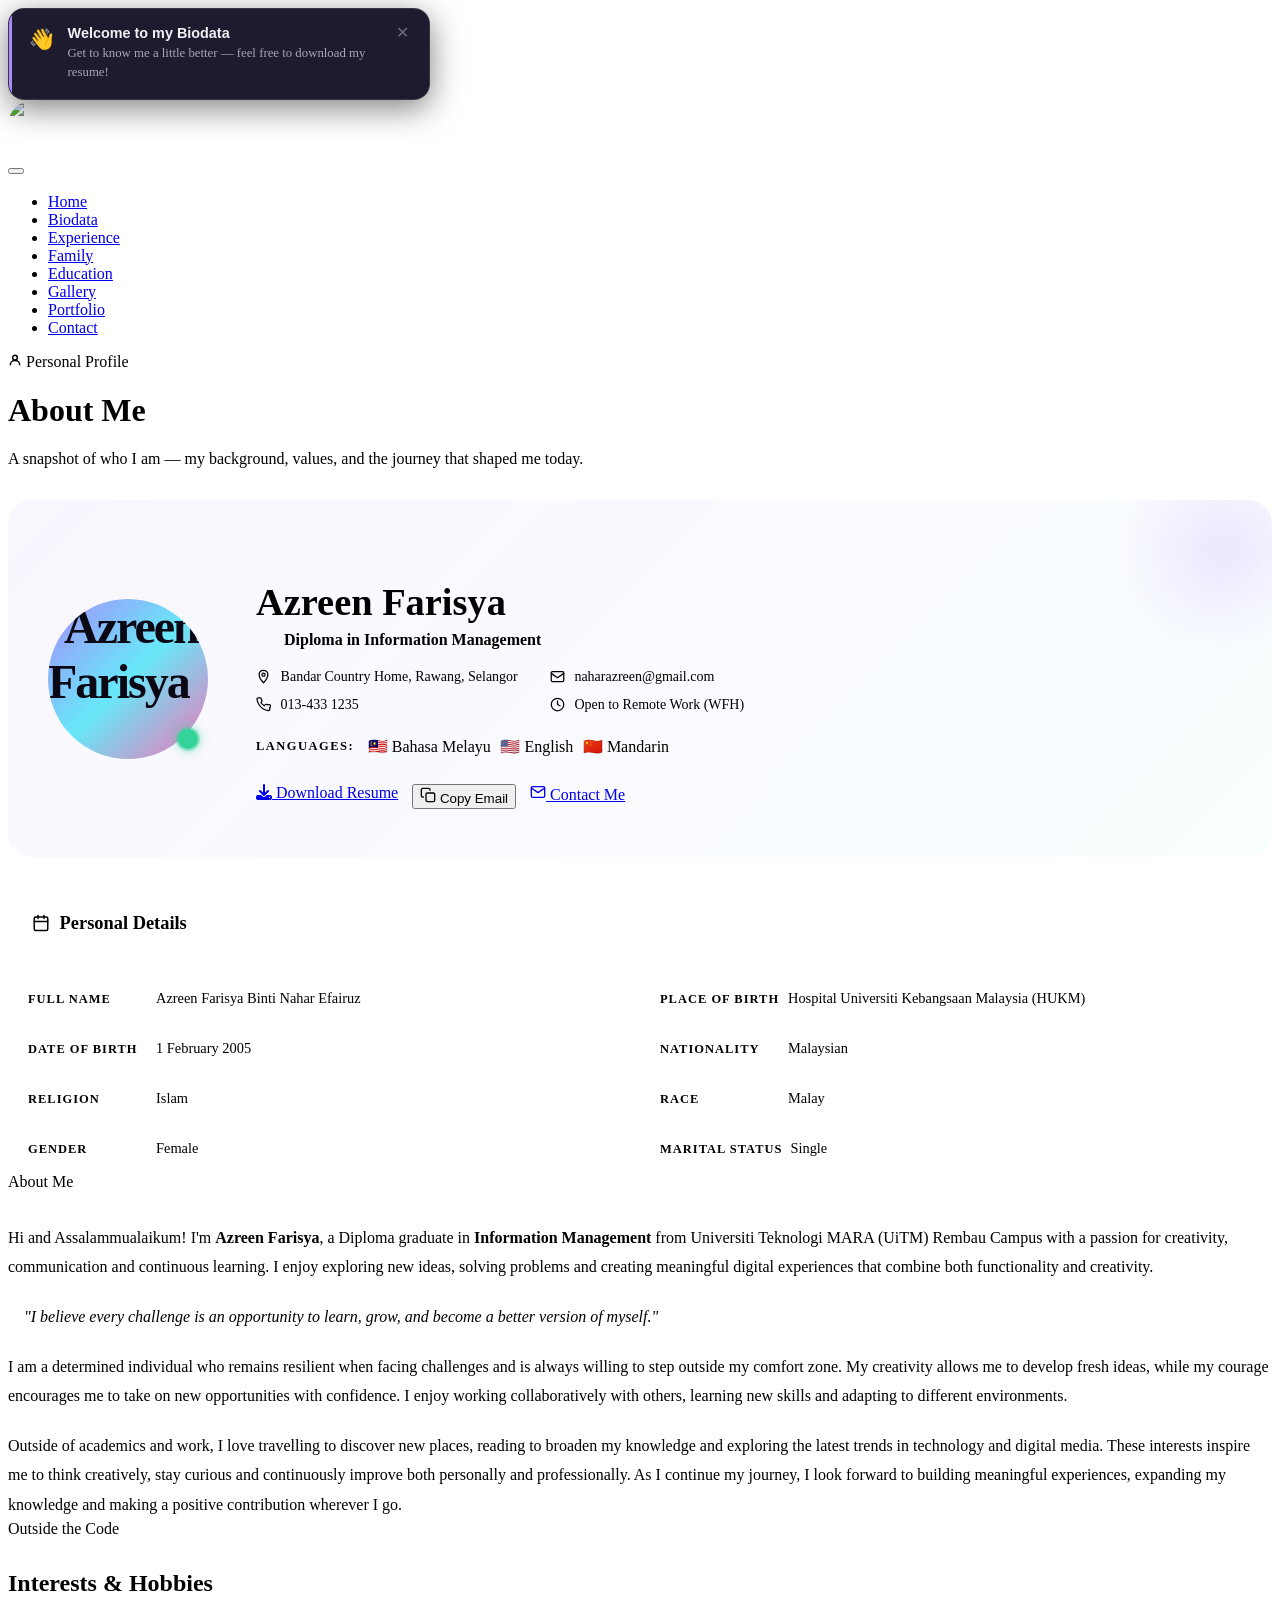
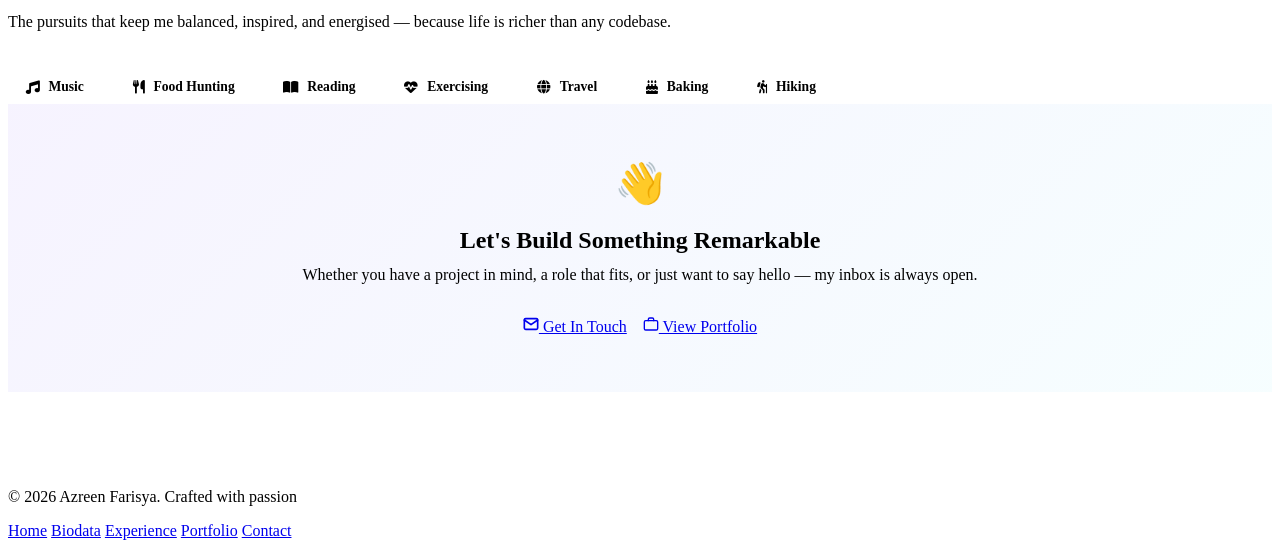
==== biodata.html @ cc0ddc12 "Add files via upload" ====
<!DOCTYPE html>
<html lang="en">
<head>
  <meta charset="UTF-8" />
  <meta name="viewport" content="width=device-width, initial-scale=1.0" />
  <title>Biodata — Alex Morgan</title>
  <link rel="stylesheet" href="styles/main.css?v=2025" />
  <link rel="stylesheet" href="https://cdnjs.cloudflare.com/ajax/libs/font-awesome/6.5.0/css/all.min.css">

  <!-- Page-specific styles -->
  <style>
    /* ── Profile Hero Card ── */
    .profile-hero-card {
      background: var(--bg-card);
      border: 1px solid var(--glass-border);
      border-radius: 24px;
      padding: 3rem 2.5rem;
      display: flex;
      gap: 3rem;
      align-items: center;
      backdrop-filter: blur(16px);
      position: relative;
      overflow: hidden;
      margin-bottom: 2rem;
    }
    .profile-hero-card::before {
      content: '';
      position: absolute;
      inset: 0;
      background: linear-gradient(135deg, rgba(167,139,250,0.07) 0%, rgba(103,232,249,0.04) 100%);
      pointer-events: none;
    }
    .profile-hero-card::after {
      content: '';
      position: absolute;
      top: -60px; right: -60px;
      width: 220px; height: 220px;
      border-radius: 50%;
      background: radial-gradient(circle, rgba(167,139,250,0.18) 0%, transparent 70%);
      pointer-events: none;
    }

    /* ── Avatar ── */
    .profile-avatar-wrap {
      position: relative;
      flex-shrink: 0;
      z-index: 1;
    }
    .profile-avatar-ring {
      position: relative;
      display: inline-block;
      border-radius: 50%;
    }
    .profile-avatar-ring::before {
      content: '';
      position: absolute;
      inset: -4px;
      border-radius: 50%;
      background: var(--grad-main);
      z-index: -1;
      animation: spin 8s linear infinite;
    }
    .profile-avatar-ring::after {
      content: '';
      position: absolute;
      inset: -12px;
      border-radius: 50%;
      background: var(--grad-main);
      opacity: 0.15;
      z-index: -2;
      filter: blur(12px);
    }
    .profile-avatar-circle {
      width: 160px;
      height: 160px;
      border-radius: 50%;
      background: linear-gradient(135deg, #a78bfa 0%, #67e8f9 50%, #f472b6 100%);
      display: flex;
      align-items: center;
      justify-content: center;
      font-family: var(--font-heading);
      font-size: 3rem;
      font-weight: 900;
      color: #0a0814;
      border: 4px solid var(--bg-primary);
      letter-spacing: -2px;
      user-select: none;
      overflow: hidden;
    }
    .profile-avatar-circle img {
    width: 100%;
    height: 100%;
    object-fit: cover;   /* crops the image cleanly without distortion */
    display: block;
}

    /* Status dot */
    .profile-avatar-status {
      position: absolute;
      bottom: 10px;
      right: 10px;
      width: 20px;
      height: 20px;
      background: #34d399;
      border-radius: 50%;
      border: 3px solid var(--bg-primary);
      box-shadow: 0 0 12px rgba(52,211,153,0.8);
    }
    .profile-avatar-status::after {
      content: '';
      position: absolute;
      inset: -2px;
      border-radius: 50%;
      background: rgba(52,211,153,0.4);
      animation: pulse-green 2s ease-in-out infinite;
    }
    @keyframes pulse-green {
      0%, 100% { transform: scale(1); opacity: 0.4; }
      50%       { transform: scale(1.8); opacity: 0; }
    }

    /* ── Profile Info ── */
    .profile-info { flex: 1; z-index: 1; }
    .profile-info h1 {
      font-family: var(--font-heading);
      font-size: clamp(1.8rem, 3vw, 2.4rem);
      font-weight: 800;
      line-height: 1.15;
      margin-bottom: 0.4rem;
    }
    .profile-title {
      font-size: 1rem;
      color: var(--accent-cyan);
      font-weight: 600;
      margin-bottom: 1.25rem;
      display: flex;
      align-items: center;
      gap: 0.5rem;
    }
    .profile-title::before {
      content: '';
      width: 20px;
      height: 2px;
      background: var(--accent-cyan);
      border-radius: 1px;
      display: inline-block;
    }

    .profile-meta-list {
      display: grid;
      grid-template-columns: repeat(2, auto);
      gap: 0.75rem 2rem;
      margin-bottom: 1.5rem;
      width: fit-content;
    }
    .profile-meta-item {
      display: flex;
      align-items: center;
      gap: 0.6rem;
      font-size: 0.875rem;
      color: var(--text-secondary);
    }
    .profile-meta-item svg {
      flex-shrink: 0;
      color: var(--accent-purple);
    }

    .profile-languages {
      display: flex;
      align-items: center;
      gap: 0.6rem;
      flex-wrap: wrap;
      margin-bottom: 1.75rem;
    }
    .profile-languages .lang-label {
      font-size: 0.78rem;
      font-weight: 600;
      color: var(--text-muted);
      text-transform: uppercase;
      letter-spacing: 1.5px;
      margin-right: 0.25rem;
    }

    .profile-actions {
      display: flex;
      gap: 0.875rem;
      flex-wrap: wrap;
    }

    /* ── Personal Details Card ── */
    .details-grid {
      display: grid;
      grid-template-columns: repeat(2, 1fr);
      gap: 0;
    }
    .detail-row {
      display: flex;
      align-items: baseline;
      gap: 0.5rem;
      padding: 1rem 1.25rem;
      border-bottom: 1px solid rgba(255,255,255,0.05);
      transition: background var(--trans-fast);
    }
    .detail-row:hover { background: rgba(255,255,255,0.03); }
    .detail-row:nth-last-child(-n+2) { border-bottom: none; }
    .detail-label {
      font-size: 0.78rem;
      font-weight: 600;
      color: var(--text-muted);
      text-transform: uppercase;
      letter-spacing: 1px;
      min-width: 120px;
      flex-shrink: 0;
    }
    .detail-value {
      font-size: 0.9rem;
      color: var(--text-primary);
      font-weight: 500;
    }
    .detail-value.accent { color: var(--accent-purple); }

    /* ── About Me Prose ── */
    .about-prose p {
      font-size: 1rem;
      color: var(--text-secondary);
      line-height: 1.85;
      margin-bottom: 1.25rem;
    }
    .about-prose p:last-child { margin-bottom: 0; }
    .about-prose p strong { color: var(--accent-purple); font-weight: 600; }
    .about-prose .highlight-line {
      border-left: 3px solid var(--accent-cyan);
      padding-left: 1rem;
      color: var(--text-primary);
      font-style: italic;
    }

    /* ── Interests ── */
    .interests-grid {
      display: flex;
      flex-wrap: wrap;
      gap: 0.85rem;
    }
    .interest-badge {
      display: inline-flex;
      align-items: center;
      gap: 0.55rem;
      padding: 0.55rem 1.1rem;
      border-radius: var(--radius-pill);
      font-size: 0.85rem;
      font-weight: 600;
      background: rgba(255,255,255,0.04);
      border: 1px solid var(--glass-border);
      color: var(--text-secondary);
      transition: all var(--trans);
      cursor: default;
    }
    .interest-badge:hover {
      background: rgba(167,139,250,0.12);
      border-color: rgba(167,139,250,0.4);
      color: var(--accent-purple);
      transform: translateY(-3px);
      box-shadow: 0 8px 20px rgba(167,139,250,0.15);
    }
    .interest-badge svg { flex-shrink: 0; }

    /* ── Section eyebrow ── */
    .section-eyebrow {
      display: flex;
      align-items: center;
      gap: 0.75rem;
      margin-bottom: 2rem;
    }
    .section-eyebrow .line {
      flex: 1;
      height: 1px;
      background: var(--glass-border);
    }

    /* ── Card heading ── */
    .card-heading {
      font-family: var(--font-heading);
      font-size: 1.15rem;
      font-weight: 700;
      margin-bottom: 1.5rem;
      display: flex;
      align-items: center;
      gap: 0.6rem;
    }
    .card-heading svg { color: var(--accent-purple); }

    /* ── Responsive ── */
    @media (max-width: 860px) {
      .profile-hero-card { flex-direction: column; text-align: center; gap: 2rem; padding: 2rem 1.5rem; }
      .profile-meta-list { grid-template-columns: 1fr; margin: 0 auto 1.5rem; }
      .profile-languages { justify-content: center; }
      .profile-actions { justify-content: center; }
      .profile-title { justify-content: center; }
      .skills-columns { grid-template-columns: 1fr; gap: 0; }
      .details-grid { grid-template-columns: 1fr; }
      .detail-row:nth-last-child(-n+2) { border-bottom: 1px solid rgba(255,255,255,0.05); }
      .detail-row:last-child { border-bottom: none; }
    }
    @media (max-width: 480px) {
      .profile-avatar-circle { width: 120px; height: 120px; font-size: 2.25rem; }
    }

    .nav-logo {
        font-family: var(--font-heading);
        font-size: 1.5rem;
        font-weight: 800;
        background: var(--grad-main);
        -webkit-background-clip: text;
        -webkit-text-fill-color: transparent;
        background-clip: text;
        letter-spacing: -0.5px;
        cursor: pointer;
        transition: opacity var(--trans-fast);
    }
    .nav-logo:hover {
        opacity: 0.85;
    }

    .nav-logo img {
        width: 50px;           /* adjust to your preferred size */
        height: 50px;          /* must equal width for a perfect circle */
        border-radius: 50%;    /* makes it round */
        object-fit: cover;     /* ensures the image fills the circle without distortion */
        display: block;        /* removes extra inline spacing */
    }
  </style>
</head>
<body>

  <!-- Floating Background Orbs -->
  <div class="orb orb-1"></div>
  <div class="orb orb-2"></div>
  <div class="orb orb-3"></div>

  <!-- Toast Container -->
  <div id="toast-container"></div>

  <!-- ══════════════════ NAVBAR ══════════════════ -->
  <nav class="navbar" role="navigation" aria-label="Main navigation">
    <a href="index.html" class="nav-logo">
        <img src="Image/Logo.jpeg" alt="Home" />
    </a>

    <button class="nav-toggle" aria-label="Toggle menu" aria-expanded="false">
      <span></span><span></span><span></span>
    </button>

    <ul class="nav-links">
      <li><a class="nav-link" href="index.html">Home</a></li>
      <li><a class="nav-link active" href="biodata.html">Biodata</a></li>
      <li><a class="nav-link" href="experience.html">Experience</a></li>
      <li><a class="nav-link" href="family.html">Family</a></li>
      <li><a class="nav-link" href="education.html">Education</a></li>
      <li><a class="nav-link" href="gallery.html">Gallery</a></li>
      <li><a class="nav-link" href="portfolio.html">Portfolio</a></li>
      <li><a class="nav-link" href="contact.html">Contact</a></li>
    </ul>
  </nav>

  <!-- ══════════════════ PAGE WRAP ══════════════════ -->
  <div class="page-wrap">

    <!-- ── Page Hero ── -->
    <header class="page-hero">
      <div class="page-hero-tag">
        <!-- Person icon -->
        <svg width="14" height="14" viewBox="0 0 24 24" fill="none" stroke="currentColor" stroke-width="2.5" stroke-linecap="round" stroke-linejoin="round">
          <circle cx="12" cy="8" r="4"/><path d="M4 20c0-4 3.6-7 8-7s8 3 8 7"/>
        </svg>
        Personal Profile
      </div>
      <h1>About <span class="text-gradient">Me</span></h1>
      <p>A snapshot of who I am — my background, values, and the journey that shaped me today.</p>
    </header>

    <!-- ══════════════════ PROFILE SECTION ══════════════════ -->
    <section class="section" style="padding-top:1rem;">

      <!-- Profile Hero Card -->
      <div class="profile-hero-card fade-up">

        <!-- Avatar -->
        <div class="profile-avatar-wrap">
          <div class="profile-avatar-ring">
            <div class="profile-avatar-circle" aria-label="Alex Morgan profile photo">
                <img src="Image/Logo.jpeg" alt="Azreen Farisya" />
            </div>
          </div>
          <div class="profile-avatar-status" title="Available for opportunities"></div>
        </div>

        <!-- Info -->
        <div class="profile-info">
          <h1>Azreen <span class="text-gradient">Farisya</span></h1>
          <div class="profile-title">Diploma in Information Management</div>

          <div class="profile-meta-list">
            <div class="profile-meta-item">
              <svg width="15" height="15" viewBox="0 0 24 24" fill="none" stroke="currentColor" stroke-width="2" stroke-linecap="round" stroke-linejoin="round">
                <path d="M12 2C8.13 2 5 5.13 5 9c0 5.25 7 13 7 13s7-7.75 7-13c0-3.87-3.13-7-7-7z"/><circle cx="12" cy="9" r="2.5"/>
              </svg>
              Bandar Country Home, Rawang, Selangor
            </div>
            <div class="profile-meta-item">
              <svg width="15" height="15" viewBox="0 0 24 24" fill="none" stroke="currentColor" stroke-width="2" stroke-linecap="round" stroke-linejoin="round">
                <rect x="2" y="4" width="20" height="16" rx="2"/><path d="m22 7-10 7L2 7"/>
              </svg>
              naharazreen@gmail.com
            </div>
            <div class="profile-meta-item">
              <svg width="15" height="15" viewBox="0 0 24 24" fill="none" stroke="currentColor" stroke-width="2" stroke-linecap="round" stroke-linejoin="round">
                <path d="M22 16.92v3a2 2 0 0 1-2.18 2 19.8 19.8 0 0 1-8.63-3.07A19.5 19.5 0 0 1 4.69 12 19.8 19.8 0 0 1 1.62 3.38 2 2 0 0 1 3.59 1.21h3a2 2 0 0 1 2 1.72c.127.96.361 1.903.7 2.81a2 2 0 0 1-.45 2.11L7.91 8.78a16 16 0 0 0 5.31 5.31l1.63-1.84a2 2 0 0 1 2.11-.45c.907.339 1.85.573 2.81.7A2 2 0 0 1 22 16.92z"/>
              </svg>
              013-433 1235
            </div>
            <div class="profile-meta-item">
              <svg width="15" height="15" viewBox="0 0 24 24" fill="none" stroke="currentColor" stroke-width="2" stroke-linecap="round" stroke-linejoin="round">
                <circle cx="12" cy="12" r="10"/><polyline points="12 6 12 12 16 14"/>
              </svg>
              Open to Remote Work (WFH)
            </div>
          </div>

          <!-- Languages -->
          <div class="profile-languages">
            <span class="lang-label">Languages:</span>
            <span class="badge cyan">&#127474;&#127486; Bahasa Melayu</span>
            <span class="badge">&#127482;&#127480; English</span>
            <span class="badge pink">&#127464;&#127475; Mandarin</span>
          </div>

          <!-- Actions -->
          <div class="profile-actions">
            <a
              href="pdf/Resume.pdf"
              download="Azreen_Farisya_Resume.pdf"
              class="btn btn-primary"
              onclick="Toast.show({type:'info', title:'Download Started', message:'Your resume is being prepared\u2026'});"
              aria-label="Download resume"
            >
              <i class="fas fa-download"></i>
              Download Resume
            </a>
            <button
              class="btn btn-outline"
              data-copy-email="naharazreen@gmail.com"
              onclick="copyEmail(this)"
              aria-label="Copy email address"
            >
              <svg width="16" height="16" viewBox="0 0 24 24" fill="none" stroke="currentColor" stroke-width="2" stroke-linecap="round" stroke-linejoin="round">
                <rect x="9" y="9" width="13" height="13" rx="2"/><path d="M5 15H4a2 2 0 0 1-2-2V4a2 2 0 0 1 2-2h9a2 2 0 0 1 2 2v1"/>
              </svg>
              Copy Email
            </button>
            <a href="contact.html" class="btn btn-outline" aria-label="Go to contact page">
              <svg width="16" height="16" viewBox="0 0 24 24" fill="none" stroke="currentColor" stroke-width="2" stroke-linecap="round" stroke-linejoin="round">
                <path d="M4 4h16c1.1 0 2 .9 2 2v12c0 1.1-.9 2-2 2H4c-1.1 0-2-.9-2-2V6c0-1.1.9-2 2-2z"/><polyline points="22,6 12,13 2,6"/>
              </svg>
              Contact Me
            </a>
          </div>
        </div>

      </div><!-- /profile-hero-card -->

      <!-- ── Two-column layout: Details + About ── -->
      <div class="grid-2" style="align-items: start; gap: 2rem;">

        <!-- Personal Details Card -->
        <div class="card fade-up" style="padding: 0; overflow: hidden;">
          <div class="card-inner">
            <div style="padding: 1.5rem 1.5rem 1rem; border-bottom: 1px solid var(--glass-border);">
              <div class="card-heading">
                <svg width="18" height="18" viewBox="0 0 24 24" fill="none" stroke="currentColor" stroke-width="2" stroke-linecap="round" stroke-linejoin="round">
                  <rect x="3" y="4" width="18" height="18" rx="2" ry="2"/><line x1="16" y1="2" x2="16" y2="6"/><line x1="8" y1="2" x2="8" y2="6"/><line x1="3" y1="10" x2="21" y2="10"/>
                </svg>
                Personal Details
              </div>
            </div>
            <div class="details-grid">
              <div class="detail-row">
                <span class="detail-label">Full Name</span>
                <span class="detail-value">Azreen Farisya Binti Nahar Efairuz</span>
              </div>
              <div class="detail-row">
                <span class="detail-label">Place of Birth</span>
                <span class="detail-value">Hospital Universiti Kebangsaan Malaysia (HUKM)</span>
              </div>
              <div class="detail-row">
                <span class="detail-label">Date of Birth</span>
                <span class="detail-value">1 February 2005</span>
              </div>
              <div class="detail-row">
                <span class="detail-label">Nationality</span>
                <span class="detail-value">Malaysian</span>
              </div>
              <div class="detail-row">
                <span class="detail-label">Religion</span>
                <span class="detail-value">Islam</span>
              </div>
              <div class="detail-row">
                <span class="detail-label">Race</span>
                <span class="detail-value">Malay</span>
              </div>
              <div class="detail-row">
                <span class="detail-label">Gender</span>
                <span class="detail-value">Female</span>
              </div>
              <div class="detail-row">
                <span class="detail-label">Marital Status</span>
                <span class="detail-value">Single</span>
              </div>
            </div>
          </div>
        </div>

        <!-- About Me Text -->
        <div class="fade-up" style="animation-delay: 0.15s;">
          <div class="section-eyebrow">
            <span class="section-tag" style="margin-bottom:0;">About Me</span>
            <span class="line"></span>
          </div>
          <div class="about-prose">
            <p>
              Hi and Assalammualaikum! I'm <strong>Azreen Farisya</strong>, a Diploma graduate in <strong>Information Management</strong> from Universiti Teknologi MARA (UiTM) Rembau Campus with a passion for creativity, communication and continuous learning. I enjoy exploring new ideas, solving problems and creating meaningful digital experiences that combine both functionality and creativity.
            </p>
            <p class="highlight-line">
              "I believe every challenge is an opportunity to learn, grow, and become a better version of myself."
            </p>
            <p>
              I am a determined individual who remains resilient when facing challenges and is always willing to step outside my comfort zone. My creativity allows me to develop fresh ideas, while my courage encourages me to take on new opportunities with confidence. I enjoy working collaboratively with others, learning new skills and adapting to different environments.
            </p>
            <p>
              Outside of academics and work, I love travelling to discover new places, reading to broaden my knowledge and exploring the latest trends in technology and digital media. These interests inspire me to think creatively, stay curious and continuously improve both personally and professionally. As I continue my journey, I look forward to building meaningful experiences, expanding my knowledge and making a positive contribution wherever I go.
            </p>
          </div>
        </div>

      </div><!-- /grid-2 -->
    </section>

    <!-- ══════════════════ INTERESTS & HOBBIES ══════════════════ -->
    <section class="section" style="padding-top: 0;">
      <div class="fade-up">
        <div class="section-eyebrow">
          <span class="section-tag" style="margin-bottom:0;">Outside the Code</span>
          <span class="line"></span>
        </div>
        <h2 class="section-title" style="margin-bottom:0.5rem;">Interests &amp; <span>Hobbies</span></h2>
        <p class="section-subtitle" style="margin-bottom: 2.5rem;">
          The pursuits that keep me balanced, inspired, and energised — because life is richer than any codebase.
        </p>

        <div class="interests-grid">
          <span class="interest-badge">
            <i class="fas fa-music"></i>
            Music
          </span>
          <span class="interest-badge">
            <i class="fas fa-utensils"></i>
            Food Hunting
          </span>
          <span class="interest-badge">
            <i class="fas fa-book-open"></i>
            Reading
          </span>
          <span class="interest-badge">
            <i class="fas fa-heart-pulse"></i>
            Exercising
          </span>
          <span class="interest-badge">
            <i class="fas fa-globe"></i>
            Travel
          </span>
          <span class="interest-badge">
            <i class="fas fa-birthday-cake"></i>
            Baking
          </span>
          <span class="interest-badge">
            <i class="fas fa-person-hiking"></i>
            Hiking
          </span>
        </div>
      </div>
    </section>

    <!-- ══════════════════ CTA BANNER ══════════════════ -->
    <section class="section" style="padding-top: 0; padding-bottom: 5rem;">
      <div class="fade-up">
        <div class="card" style="background: linear-gradient(135deg, rgba(167,139,250,0.1) 0%, rgba(103,232,249,0.06) 100%); border-color: rgba(167,139,250,0.2); text-align: center; padding: 3.5rem 2rem;">
          <div class="card-inner">
            <div style="font-size: 2.5rem; margin-bottom: 1rem;">&#128075;</div>
            <h2 class="section-title" style="margin-bottom: 0.75rem;">Let's Build Something <span>Remarkable</span></h2>
            <p class="section-subtitle" style="margin: 0 auto 2rem;">
              Whether you have a project in mind, a role that fits, or just want to say hello — my inbox is always open.
            </p>
            <div style="display: flex; gap: 1rem; justify-content: center; flex-wrap: wrap;">
              <a href="contact.html" class="btn btn-primary">
                <svg width="16" height="16" viewBox="0 0 24 24" fill="none" stroke="currentColor" stroke-width="2.5" stroke-linecap="round" stroke-linejoin="round">
                  <path d="M4 4h16c1.1 0 2 .9 2 2v12c0 1.1-.9 2-2 2H4c-1.1 0-2-.9-2-2V6c0-1.1.9-2 2-2z"/><polyline points="22,6 12,13 2,6"/>
                </svg>
                Get In Touch
              </a>
              <a href="portfolio.html" class="btn btn-outline">
                <svg width="16" height="16" viewBox="0 0 24 24" fill="none" stroke="currentColor" stroke-width="2" stroke-linecap="round" stroke-linejoin="round">
                  <rect x="2" y="7" width="20" height="14" rx="2"/><path d="M16 7V5a2 2 0 0 0-2-2h-4a2 2 0 0 0-2 2v2"/>
                </svg>
                View Portfolio
              </a>
            </div>
          </div>
        </div>
      </div>
    </section>

  </div><!-- /page-wrap -->

  <!-- ══════════════════ FOOTER ══════════════════ -->
  <footer class="footer">
    <p>&#169; 2026 <span>Azreen Farisya</span>. Crafted with passion</p>
    <nav class="footer-links" aria-label="Footer navigation">
      <a href="index.html">Home</a>
      <a href="biodata.html">Biodata</a>
      <a href="experience.html">Experience</a>
      <a href="portfolio.html">Portfolio</a>
      <a href="contact.html">Contact</a>
    </nav>
  </footer>

  <!-- Load external main.js (Toast, etc.) -->
  <script src="scripts/main.js"></script>

  <!-- Fallback notification system -->
  <script>
    // Fallback notification system (if main.js Toast is not available)
    if (typeof Toast === 'undefined') {
      window.Toast = {
        show: function(options) {
          // Create toast container if it doesn't exist
          let container = document.getElementById('toast-container');
          if (!container) {
            container = document.createElement('div');
            container.id = 'toast-container';
            container.style.cssText = `
              position: fixed;
              bottom: 1.5rem;
              right: 1.5rem;
              z-index: 9999;
              display: flex;
              flex-direction: column;
              gap: 0.75rem;
              pointer-events: none;
            `;
            document.body.appendChild(container);
          }

          // Create toast element
          const toast = document.createElement('div');
          toast.className = 'toast';
          toast.style.cssText = `
            display: flex;
            align-items: flex-start;
            gap: 0.85rem;
            background: rgba(18,15,36,0.95);
            border: 1px solid rgba(255,255,255,0.12);
            border-radius: 16px;
            padding: 1rem 1.25rem;
            min-width: 300px;
            max-width: 380px;
            backdrop-filter: blur(20px);
            box-shadow: 0 8px 32px rgba(0,0,0,0.5), 0 0 0 1px rgba(255,255,255,0.05);
            pointer-events: all;
            animation: toastIn 0.4s cubic-bezier(0.4,0,0.2,1) forwards;
            position: relative;
            overflow: hidden;
          `;

          // Add progress bar
          const progress = document.createElement('div');
          progress.style.cssText = `
            position: absolute;
            bottom: 0;
            left: 0;
            height: 2px;
            background: linear-gradient(135deg, #a78bfa 0%, #67e8f9 100%);
            border-radius: 0 0 16px 16px;
            animation: toastProgress ${(options.duration || 4000) / 1000}s linear forwards;
          `;
          toast.appendChild(progress);

          // Add color accent
          const accent = document.createElement('div');
          accent.style.cssText = `
            position: absolute;
            left: 0;
            top: 0;
            bottom: 0;
            width: 3px;
            border-radius: 2px 0 0 2px;
            background: ${options.type === 'success' ? '#34d399' : options.type === 'error' ? '#f472b6' : options.type === 'welcome' ? '#a78bfa' : '#67e8f9'};
          `;
          toast.appendChild(accent);

          // Icon
          const icon = document.createElement('span');
          icon.textContent = options.type === 'success' ? '✅' : options.type === 'error' ? '❌' : options.type === 'welcome' ? '👋' : 'ℹ️';
          icon.style.cssText = `
            font-size: 1.25rem;
            flex-shrink: 0;
            margin-top: 0.1rem;
          `;
          toast.appendChild(icon);

          // Body
          const body = document.createElement('div');
          body.style.cssText = `
            flex: 1;
          `;

          const title = document.createElement('div');
          title.textContent = options.title || '';
          title.style.cssText = `
            font-family: 'Outfit', sans-serif;
            font-size: 0.9rem;
            font-weight: 700;
            color: #f1f0f5;
            margin-bottom: 0.2rem;
          `;
          body.appendChild(title);

          const msg = document.createElement('div');
          msg.textContent = options.message || '';
          msg.style.cssText = `
            font-size: 0.8rem;
            color: #a8a6b8;
            line-height: 1.5;
          `;
          body.appendChild(msg);

          toast.appendChild(body);

          // Close button
          const close = document.createElement('button');
          close.textContent = '✕';
          close.style.cssText = `
            background: transparent;
            border: none;
            color: #6b6880;
            cursor: pointer;
            font-size: 1rem;
            line-height: 1;
            padding: 0;
            transition: color 0.15s ease;
            flex-shrink: 0;
          `;
          close.onmouseover = () => close.style.color = '#f1f0f5';
          close.onmouseout = () => close.style.color = '#6b6880';
          close.onclick = () => {
            toast.style.animation = 'toastOut 0.35s cubic-bezier(0.4,0,0.2,1) forwards';
            setTimeout(() => toast.remove(), 400);
          };
          toast.appendChild(close);

          // Add animations if not already defined
          if (!document.getElementById('toast-animations')) {
            const style = document.createElement('style');
            style.id = 'toast-animations';
            style.textContent = `
              @keyframes toastIn {
                from { opacity: 0; transform: translateX(100%); }
                to { opacity: 1; transform: translateX(0); }
              }
              @keyframes toastOut {
                from { opacity: 1; transform: translateX(0); }
                to { opacity: 0; transform: translateX(110%); }
              }
              @keyframes toastProgress {
                from { width: 100%; }
                to { width: 0%; }
              }
            `;
            document.head.appendChild(style);
          }

          container.appendChild(toast);

          // Auto-dismiss
          const duration = options.duration || 4000;
          setTimeout(() => {
            if (toast.parentNode) {
              toast.style.animation = 'toastOut 0.35s cubic-bezier(0.4,0,0.2,1) forwards';
              setTimeout(() => toast.remove(), 400);
            }
          }, duration);
        }
      };
    }
  </script>

  <!-- Copy email functions -->
  <script>
  function copyEmail(button) {
    const email = button.getAttribute('data-copy-email');
    if (!email) return;

    // Save original button content
    const originalHTML = button.innerHTML;
    const originalClass = button.className;

    function copySuccess() {
      // Change button to show "Copied!" with green color
      button.innerHTML = '<i class="fas fa-check"></i> Copied!';
      button.className = 'btn btn-success'; // or you can use a custom class

      // Also show the toast
      Toast.show({
        type: 'success',
        title: 'Copied!',
        message: `Email "${email}" copied to clipboard.`
      });

      // Revert after 2 seconds
      setTimeout(() => {
        button.innerHTML = originalHTML;
        button.className = originalClass;
      }, 2000);
    }

    function copyError() {
      Toast.show({
        type: 'error',
        title: 'Copy failed',
        message: 'Unable to copy. Please copy manually.'
      });
    }

    // Try to copy
    if (navigator.clipboard && navigator.clipboard.writeText) {
      navigator.clipboard.writeText(email)
        .then(copySuccess)
        .catch(() => {
          fallbackCopy(email, copySuccess, copyError);
        });
    } else {
      fallbackCopy(email, copySuccess, copyError);
    }
  }

    function fallbackCopy(text) {
      const input = document.createElement('input');
      input.value = text;
      document.body.appendChild(input);
      input.select();
      try {
        document.execCommand('copy');
        Toast.show({
          type: 'success',
          title: 'Copied!',
          message: `Email "${text}" copied to clipboard.`
        });
      } catch (e) {
        Toast.show({
          type: 'error',
          title: 'Copy failed',
          message: 'Unable to copy. Please copy manually.'
        });
      }
      document.body.removeChild(input);
    }
  </script>

  <!-- Animate skill bars on scroll -->
  <script>
    document.addEventListener('DOMContentLoaded', function() {
      // Function to animate all skill bars
      function animateSkillBars() {
        const skillFills = document.querySelectorAll('.skill-fill');
        skillFills.forEach(function(fill) {
          const level = fill.getAttribute('data-level');
          if (level) {
            fill.style.width = level + '%';
          }
        });
      }

      // Check if elements are visible using IntersectionObserver
      const skillBars = document.querySelectorAll('.skill-item');
      if ('IntersectionObserver' in window) {
        const observer = new IntersectionObserver(function(entries) {
          entries.forEach(function(entry) {
            if (entry.isIntersecting) {
              // Find all skill-fills within this skill-item
              const fills = entry.target.querySelectorAll('.skill-fill');
              fills.forEach(function(fill) {
                const level = fill.getAttribute('data-level');
                if (level) {
                  fill.style.width = level + '%';
                }
              });
              // Unobserve after animating
              observer.unobserve(entry.target);
            }
          });
        }, { threshold: 0.2 });

        skillBars.forEach(function(item) {
          observer.observe(item);
        });
      } else {
        // Fallback: animate immediately
        animateSkillBars();
      }
    });
  </script>

  <script>
    document.addEventListener('DOMContentLoaded', () => {
      setTimeout(() => {
        Toast.show({
          type: 'welcome',
          title: 'Welcome to my Biodata',
          message: 'Get to know me a little better \u2014 feel free to download my resume!',
          duration: 5000
        });
      }, 800);
    });
  </script>

  <script>
        // Fallback to reveal fade-up elements without external main.js
        document.addEventListener('DOMContentLoaded', function() {
            const fadeElements = document.querySelectorAll('.fade-up');

            // If IntersectionObserver is supported, use it
            if ('IntersectionObserver' in window) {
                const observer = new IntersectionObserver((entries) => {
                    entries.forEach(entry => {
                        if (entry.isIntersecting) {
                            entry.target.classList.add('visible');
                        }
                    });
                }, { threshold: 0.15 });

                fadeElements.forEach(el => observer.observe(el));
            } else {
                // Fallback: just show everything immediately
                fadeElements.forEach(el => el.classList.add('visible'));
            }
        });
    </script>
</body>
</html>
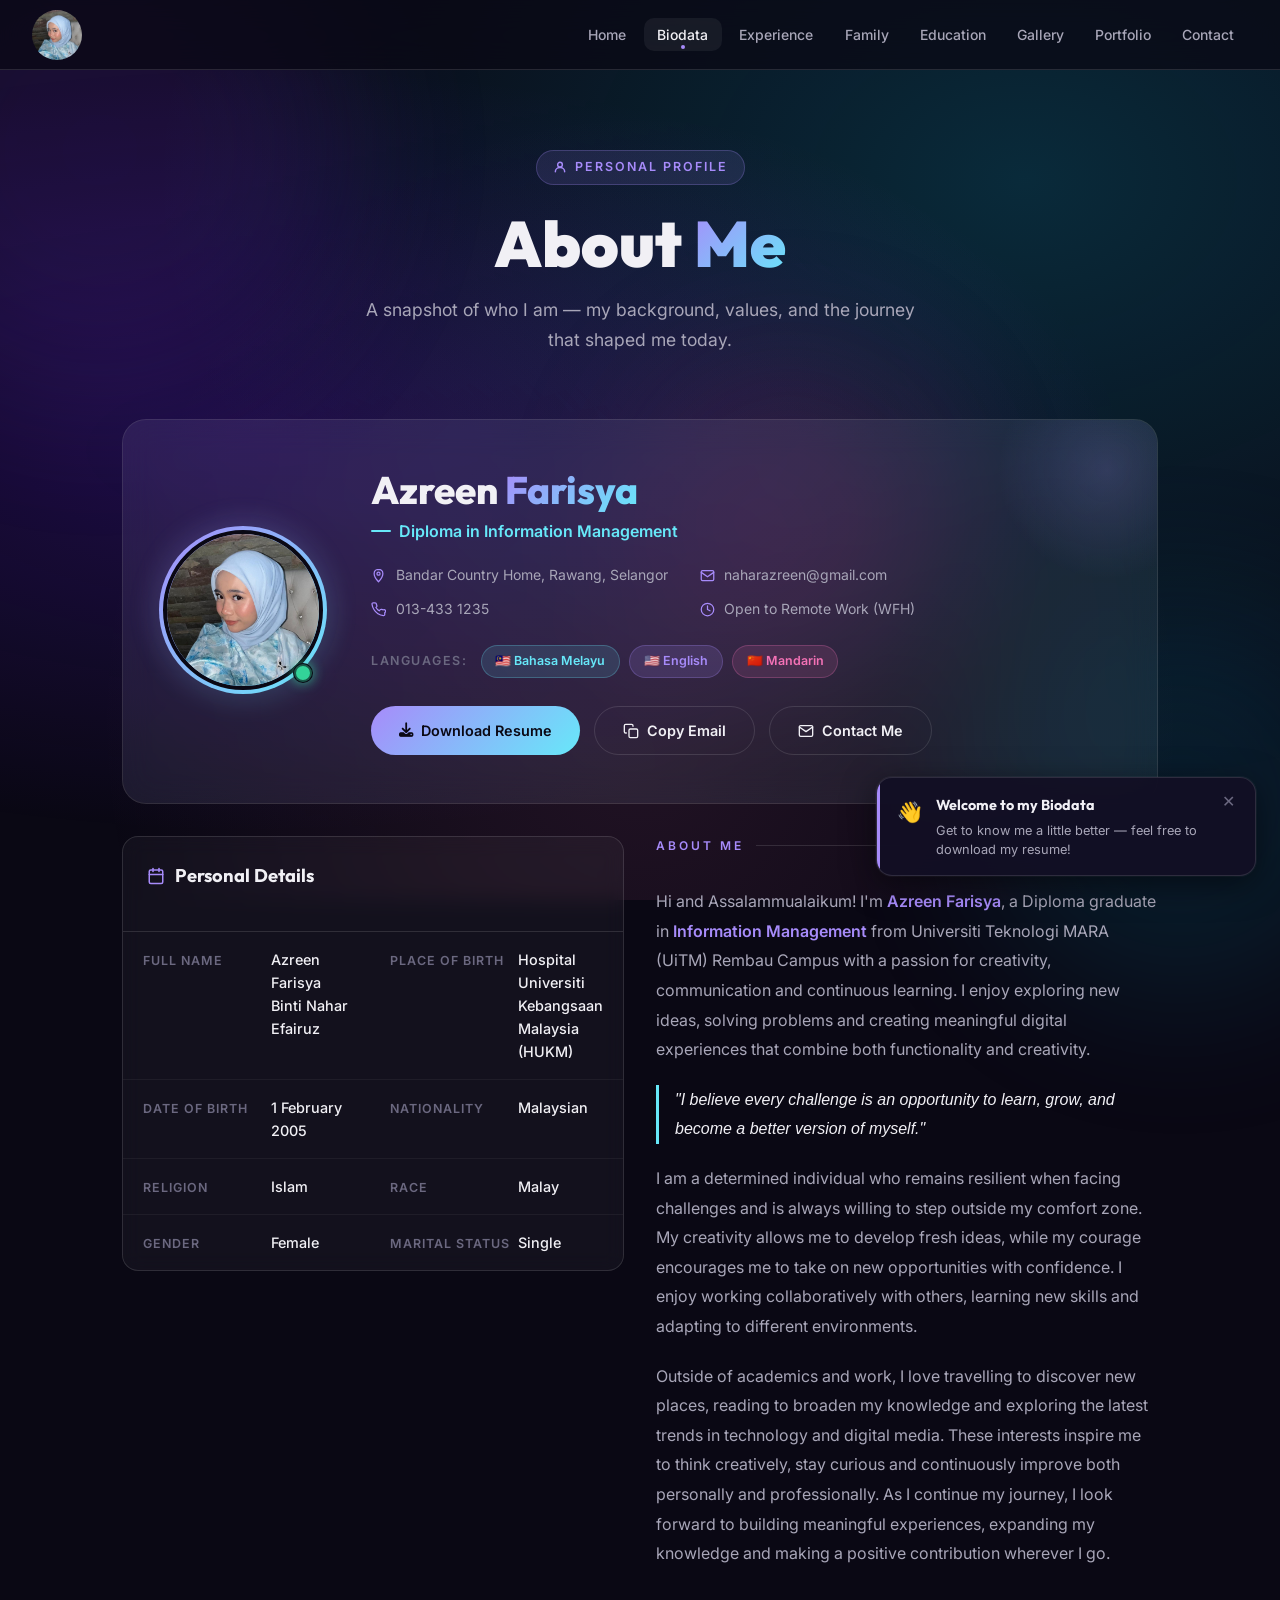
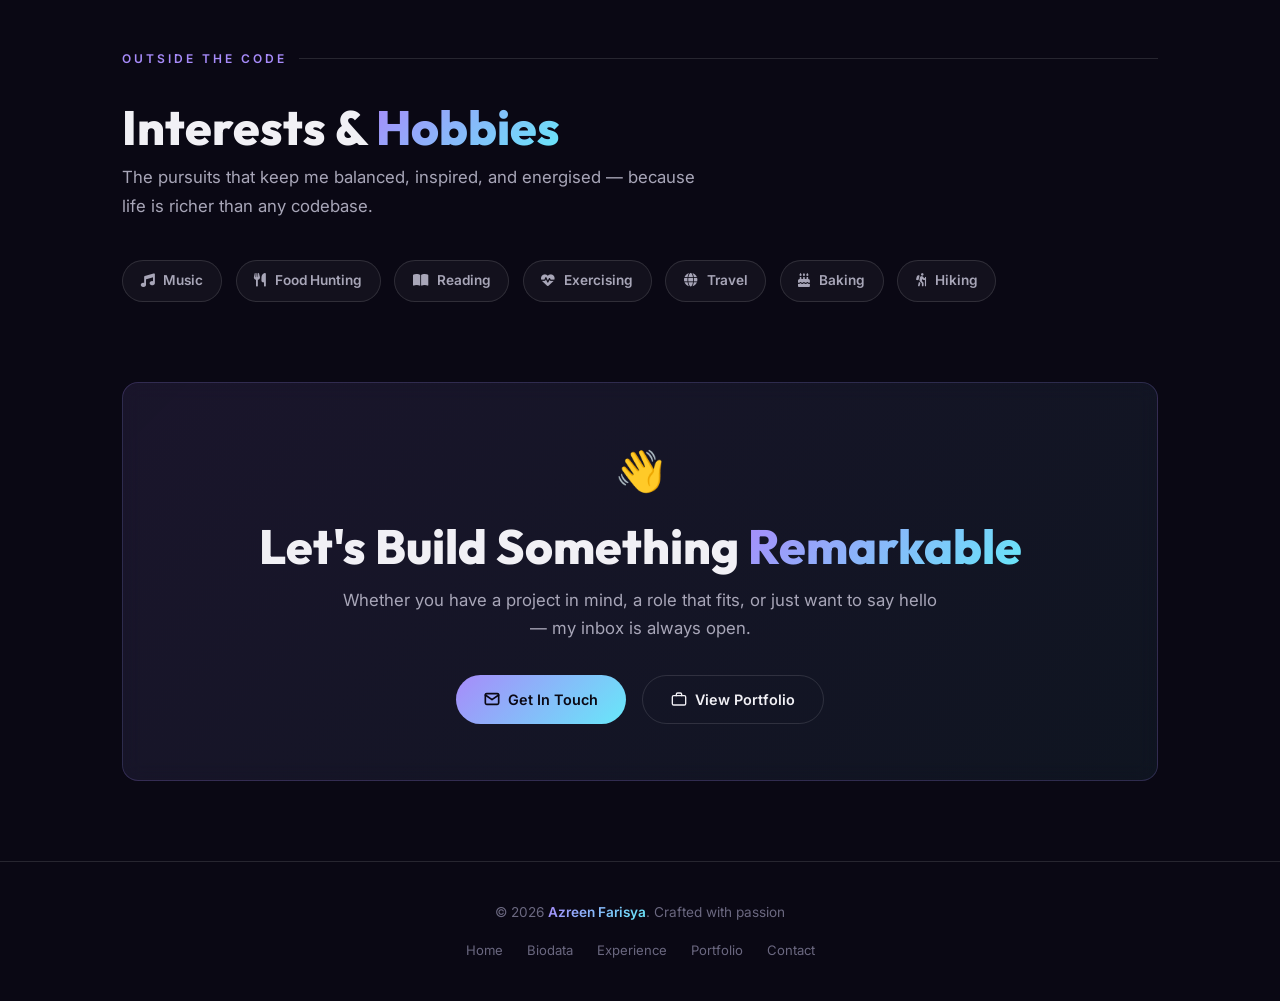
==== commit 0465ad2c: "Update title in biodata.html to Azreen Farisya" ====
--- a/biodata.html
+++ b/biodata.html
@@ -3,7 +3,7 @@
 <head>
   <meta charset="UTF-8" />
   <meta name="viewport" content="width=device-width, initial-scale=1.0" />
-  <title>Biodata — Alex Morgan</title>
+  <title>Biodata — Azreen Farisya</title>
   <link rel="stylesheet" href="styles/main.css?v=2025" />
   <link rel="stylesheet" href="https://cdnjs.cloudflare.com/ajax/libs/font-awesome/6.5.0/css/all.min.css">
 
--- a/styles/main.css
+++ b/styles/main.css
@@ -0,0 +1,741 @@
+/* ============================================================
+   PERSONAL WEBSITE — GLOBAL DESIGN SYSTEM
+   main.css
+   ============================================================ */
+
+/* ── Google Fonts ── */
+@import url('https://fonts.googleapis.com/css2?family=Outfit:wght@300;400;500;600;700;800;900&family=Inter:wght@300;400;500;600&display=swap');
+
+/* ── CSS Custom Properties ── */
+:root {
+  /* Color Palette */
+  --bg-primary:     #0a0814;
+  --bg-secondary:   #120f24;
+  --bg-card:        rgba(255,255,255,0.04);
+  --bg-card-hover:  rgba(255,255,255,0.08);
+  --glass:          rgba(255,255,255,0.06);
+  --glass-border:   rgba(255,255,255,0.12);
+
+  /* Accent Colors */
+  --accent-purple:  #a78bfa;
+  --accent-cyan:    #67e8f9;
+  --accent-pink:    #f472b6;
+  --accent-amber:   #fbbf24;
+  --accent-green:   #34d399;
+
+  /* Gradient */
+  --grad-main:  linear-gradient(135deg, #a78bfa 0%, #67e8f9 100%);
+  --grad-card:  linear-gradient(135deg, rgba(167,139,250,0.15) 0%, rgba(103,232,249,0.08) 100%);
+  --grad-bg:    radial-gradient(ellipse at 20% 50%, rgba(88,28,220,0.25) 0%, transparent 60%),
+                radial-gradient(ellipse at 80% 20%, rgba(6,182,212,0.2) 0%, transparent 60%),
+                radial-gradient(ellipse at 50% 80%, rgba(244,114,182,0.1) 0%, transparent 60%);
+
+  /* Text */
+  --text-primary:   #f1f0f5;
+  --text-secondary: #a8a6b8;
+  --text-muted:     #6b6880;
+
+  /* Typography */
+  --font-heading: 'Outfit', sans-serif;
+  --font-body:    'Inter', sans-serif;
+
+  /* Spacing */
+  --nav-h: 70px;
+
+  /* Effects */
+  --shadow-glow: 0 0 40px rgba(167,139,250,0.25);
+  --shadow-card: 0 8px 32px rgba(0,0,0,0.4);
+  --blur:        blur(20px);
+  --radius:      16px;
+  --radius-sm:   10px;
+  --radius-pill: 999px;
+
+  /* Transitions */
+  --trans: 0.3s cubic-bezier(0.4,0,0.2,1);
+  --trans-fast: 0.15s ease;
+  --trans-slow: 0.6s cubic-bezier(0.4,0,0.2,1);
+}
+
+/* ── Reset & Base ── */
+*, *::before, *::after { box-sizing: border-box; margin: 0; padding: 0; }
+
+html { scroll-behavior: smooth; font-size: 16px; }
+
+body {
+  font-family: var(--font-body);
+  background-color: var(--bg-primary);
+  color: var(--text-primary);
+  min-height: 100vh;
+  line-height: 1.6;
+  overflow-x: hidden;
+}
+
+body::before {
+  content: '';
+  position: fixed;
+  inset: 0;
+  background: var(--grad-bg);
+  pointer-events: none;
+  z-index: 0;
+}
+
+img { max-width: 100%; display: block; }
+a  { color: inherit; text-decoration: none; }
+ul { list-style: none; }
+
+/* ── Scrollbar ── */
+::-webkit-scrollbar { width: 6px; }
+::-webkit-scrollbar-track { background: var(--bg-primary); }
+::-webkit-scrollbar-thumb { background: rgba(167,139,250,0.4); border-radius: 3px; }
+::-webkit-scrollbar-thumb:hover { background: var(--accent-purple); }
+
+/* ============================================================
+   NAVIGATION BAR
+   ============================================================ */
+
+.navbar {
+  position: fixed;
+  top: 0;
+  left: 0;
+  right: 0;
+  height: var(--nav-h);
+  z-index: 1000;
+  display: flex;
+  align-items: center;
+  justify-content: space-between;
+  padding: 0 2rem;
+  background: rgba(10,8,20,0.75);
+  backdrop-filter: var(--blur);
+  -webkit-backdrop-filter: var(--blur);
+  border-bottom: 1px solid var(--glass-border);
+  transition: background var(--trans);
+}
+
+.navbar.scrolled {
+  background: rgba(10,8,20,0.95);
+  box-shadow: 0 4px 30px rgba(0,0,0,0.5);
+}
+
+.nav-logo {
+  font-family: var(--font-heading);
+  font-size: 1.5rem;
+  font-weight: 800;
+  background: var(--grad-main);
+  -webkit-background-clip: text;
+  -webkit-text-fill-color: transparent;
+  background-clip: text;
+  letter-spacing: -0.5px;
+  cursor: pointer;
+  transition: opacity var(--trans-fast);
+}
+.nav-logo:hover { opacity: 0.85; }
+
+.nav-links {
+  display: flex;
+  align-items: center;
+  gap: 0.25rem;
+}
+
+.nav-link {
+  font-family: var(--font-body);
+  font-size: 0.875rem;
+  font-weight: 500;
+  color: var(--text-secondary);
+  padding: 0.5rem 0.85rem;
+  border-radius: var(--radius-sm);
+  transition: color var(--trans-fast), background var(--trans-fast);
+  position: relative;
+}
+.nav-link:hover,
+.nav-link.active {
+  color: var(--text-primary);
+  background: var(--glass);
+}
+.nav-link.active::after {
+  content: '';
+  position: absolute;
+  bottom: 2px;
+  left: 50%;
+  transform: translateX(-50%);
+  width: 4px;
+  height: 4px;
+  border-radius: 50%;
+  background: var(--accent-purple);
+}
+
+/* Hamburger */
+.nav-toggle {
+  display: none;
+  flex-direction: column;
+  gap: 5px;
+  cursor: pointer;
+  padding: 4px;
+  border: none;
+  background: transparent;
+}
+.nav-toggle span {
+  display: block;
+  width: 24px;
+  height: 2px;
+  background: var(--text-primary);
+  border-radius: 2px;
+  transition: transform var(--trans), opacity var(--trans);
+}
+.nav-toggle.open span:nth-child(1) { transform: translateY(7px) rotate(45deg); }
+.nav-toggle.open span:nth-child(2) { opacity: 0; }
+.nav-toggle.open span:nth-child(3) { transform: translateY(-7px) rotate(-45deg); }
+
+/* ── Mobile nav ── */
+@media (max-width: 768px) {
+  .nav-toggle { display: flex; }
+  .nav-links {
+    position: fixed;
+    top: var(--nav-h);
+    left: 0;
+    right: 0;
+    background: rgba(10,8,20,0.97);
+    backdrop-filter: var(--blur);
+    flex-direction: column;
+    padding: 1.5rem;
+    gap: 0.5rem;
+    transform: translateY(-110%);
+    transition: transform var(--trans);
+    border-bottom: 1px solid var(--glass-border);
+  }
+  .nav-links.open { transform: translateY(0); }
+  .nav-link { width: 100%; text-align: center; padding: 0.75rem; }
+}
+
+/* ============================================================
+   PAGE WRAPPER
+   ============================================================ */
+
+.page-wrap {
+  position: relative;
+  z-index: 1;
+  padding-top: var(--nav-h);
+  min-height: 100vh;
+}
+
+/* ============================================================
+   SECTION BASE
+   ============================================================ */
+
+.section {
+  padding: 5rem 2rem;
+  max-width: 1100px;
+  margin: 0 auto;
+}
+
+.section-tag {
+  font-size: 0.75rem;
+  font-weight: 600;
+  text-transform: uppercase;
+  letter-spacing: 3px;
+  color: var(--accent-purple);
+  margin-bottom: 0.75rem;
+}
+
+.section-title {
+  font-family: var(--font-heading);
+  font-size: clamp(2rem, 4vw, 3rem);
+  font-weight: 800;
+  line-height: 1.15;
+  margin-bottom: 1rem;
+  color: var(--text-primary);
+}
+
+.section-title span {
+  background: var(--grad-main);
+  -webkit-background-clip: text;
+  -webkit-text-fill-color: transparent;
+  background-clip: text;
+}
+
+.section-subtitle {
+  font-size: 1.05rem;
+  color: var(--text-secondary);
+  max-width: 600px;
+  line-height: 1.7;
+}
+
+.section-divider {
+  width: 60px;
+  height: 4px;
+  border-radius: 2px;
+  background: var(--grad-main);
+  margin: 1.5rem 0 3rem;
+}
+
+/* ============================================================
+   CARDS
+   ============================================================ */
+
+.card {
+  background: var(--bg-card);
+  border: 1px solid var(--glass-border);
+  border-radius: var(--radius);
+  padding: 1.75rem;
+  transition: background var(--trans), transform var(--trans), box-shadow var(--trans);
+  backdrop-filter: blur(10px);
+  position: relative;
+  overflow: hidden;
+}
+
+.card::before {
+  content: '';
+  position: absolute;
+  inset: 0;
+  background: var(--grad-card);
+  opacity: 0;
+  transition: opacity var(--trans);
+  border-radius: var(--radius);
+}
+
+.card:hover {
+  background: var(--bg-card-hover);
+  transform: translateY(-4px);
+  box-shadow: var(--shadow-card), 0 0 30px rgba(167,139,250,0.15);
+}
+.card:hover::before { opacity: 1; }
+
+.card-inner { position: relative; z-index: 1; }
+
+/* ============================================================
+   BUTTONS
+   ============================================================ */
+
+.btn {
+  display: inline-flex;
+  align-items: center;
+  gap: 0.5rem;
+  padding: 0.75rem 1.75rem;
+  border-radius: var(--radius-pill);
+  font-family: var(--font-body);
+  font-size: 0.9rem;
+  font-weight: 600;
+  cursor: pointer;
+  transition: all var(--trans);
+  border: none;
+  text-decoration: none;
+}
+
+.btn-primary {
+  background: var(--grad-main);
+  color: #0a0814;
+}
+.btn-primary:hover {
+  box-shadow: 0 0 25px rgba(167,139,250,0.6);
+  transform: translateY(-2px);
+}
+
+.btn-outline {
+  background: transparent;
+  color: var(--text-primary);
+  border: 1px solid var(--glass-border);
+}
+.btn-outline:hover {
+  background: var(--glass);
+  border-color: var(--accent-purple);
+  box-shadow: 0 0 20px rgba(167,139,250,0.2);
+  transform: translateY(-2px);
+}
+
+/* ============================================================
+   BADGE / PILL TAGS
+   ============================================================ */
+
+.badge {
+  display: inline-flex;
+  align-items: center;
+  gap: 0.4rem;
+  padding: 0.35rem 0.85rem;
+  border-radius: var(--radius-pill);
+  font-size: 0.78rem;
+  font-weight: 600;
+  background: rgba(167,139,250,0.15);
+  color: var(--accent-purple);
+  border: 1px solid rgba(167,139,250,0.25);
+}
+.badge.cyan  { background: rgba(103,232,249,0.12); color: var(--accent-cyan);  border-color: rgba(103,232,249,0.25); }
+.badge.pink  { background: rgba(244,114,182,0.12); color: var(--accent-pink);  border-color: rgba(244,114,182,0.25); }
+.badge.amber { background: rgba(251,191,36,0.12);  color: var(--accent-amber); border-color: rgba(251,191,36,0.25); }
+.badge.green { background: rgba(52,211,153,0.12);  color: var(--accent-green); border-color: rgba(52,211,153,0.25); }
+
+/* ============================================================
+   TOAST NOTIFICATIONS
+   ============================================================ */
+
+#toast-container {
+  position: fixed;
+  bottom: 1.5rem;
+  right: 1.5rem;
+  z-index: 9999;
+  display: flex;
+  flex-direction: column;
+  gap: 0.75rem;
+  pointer-events: none;
+}
+
+.toast {
+  display: flex;
+  align-items: flex-start;
+  gap: 0.85rem;
+  background: rgba(18,15,36,0.95);
+  border: 1px solid var(--glass-border);
+  border-radius: var(--radius);
+  padding: 1rem 1.25rem;
+  min-width: 300px;
+  max-width: 380px;
+  backdrop-filter: blur(20px);
+  box-shadow: 0 8px 32px rgba(0,0,0,0.5), 0 0 0 1px rgba(255,255,255,0.05);
+  pointer-events: all;
+  animation: toastIn 0.4s cubic-bezier(0.4,0,0.2,1) forwards;
+  position: relative;
+  overflow: hidden;
+}
+
+.toast.hide {
+  animation: toastOut 0.35s cubic-bezier(0.4,0,0.2,1) forwards;
+}
+
+.toast::before {
+  content: '';
+  position: absolute;
+  left: 0;
+  top: 0;
+  bottom: 0;
+  width: 3px;
+  border-radius: 2px 0 0 2px;
+}
+.toast.success::before { background: var(--accent-green); }
+.toast.info::before    { background: var(--accent-cyan); }
+.toast.warning::before { background: var(--accent-amber); }
+.toast.error::before   { background: var(--accent-pink); }
+.toast.welcome::before { background: var(--accent-purple); }
+
+.toast-icon {
+  font-size: 1.25rem;
+  flex-shrink: 0;
+  margin-top: 0.1rem;
+}
+
+.toast-body { flex: 1; }
+.toast-title {
+  font-family: var(--font-heading);
+  font-size: 0.9rem;
+  font-weight: 700;
+  color: var(--text-primary);
+  margin-bottom: 0.2rem;
+}
+.toast-msg {
+  font-size: 0.8rem;
+  color: var(--text-secondary);
+  line-height: 1.5;
+}
+
+.toast-close {
+  background: transparent;
+  border: none;
+  color: var(--text-muted);
+  cursor: pointer;
+  font-size: 1rem;
+  line-height: 1;
+  padding: 0;
+  transition: color var(--trans-fast);
+  flex-shrink: 0;
+}
+.toast-close:hover { color: var(--text-primary); }
+
+.toast-progress {
+  position: absolute;
+  bottom: 0;
+  left: 0;
+  height: 2px;
+  background: var(--grad-main);
+  border-radius: 0 0 var(--radius) var(--radius);
+  animation: toastProgress linear forwards;
+}
+
+@keyframes toastIn {
+  from { opacity: 0; transform: translateX(100%); }
+  to   { opacity: 1; transform: translateX(0); }
+}
+@keyframes toastOut {
+  from { opacity: 1; transform: translateX(0); }
+  to   { opacity: 0; transform: translateX(110%); }
+}
+@keyframes toastProgress {
+  from { width: 100%; }
+  to   { width: 0%; }
+}
+
+/* ============================================================
+   SKILL BARS
+   ============================================================ */
+
+.skill-item { margin-bottom: 1.25rem; }
+.skill-header {
+  display: flex;
+  justify-content: space-between;
+  margin-bottom: 0.5rem;
+  font-size: 0.875rem;
+  font-weight: 500;
+}
+.skill-bar {
+  height: 6px;
+  border-radius: 3px;
+  background: rgba(255,255,255,0.08);
+  overflow: hidden;
+}
+.skill-fill {
+  height: 100%;
+  border-radius: 3px;
+  background: var(--grad-main);
+  width: 0;
+  transition: width 1.2s cubic-bezier(0.4,0,0.2,1);
+}
+
+/* ============================================================
+   TIMELINE
+   ============================================================ */
+
+.timeline {
+  position: relative;
+  padding-left: 2.5rem;
+}
+.timeline::before {
+  content: '';
+  position: absolute;
+  left: 0.5rem;
+  top: 0.5rem;
+  bottom: 0;
+  width: 2px;
+  background: linear-gradient(to bottom, var(--accent-purple), transparent);
+  border-radius: 1px;
+}
+
+.timeline-item {
+  position: relative;
+  margin-bottom: 2.5rem;
+}
+.timeline-item::before {
+  content: '';
+  position: absolute;
+  left: -2.05rem;
+  top: 0.35rem;
+  width: 12px;
+  height: 12px;
+  border-radius: 50%;
+  background: var(--accent-purple);
+  box-shadow: 0 0 12px rgba(167,139,250,0.6);
+  border: 2px solid var(--bg-primary);
+}
+.timeline-date {
+  font-size: 0.78rem;
+  font-weight: 600;
+  color: var(--accent-cyan);
+  text-transform: uppercase;
+  letter-spacing: 1px;
+  margin-bottom: 0.5rem;
+}
+.timeline-title {
+  font-family: var(--font-heading);
+  font-size: 1.1rem;
+  font-weight: 700;
+  margin-bottom: 0.3rem;
+}
+.timeline-sub {
+  font-size: 0.875rem;
+  color: var(--accent-purple);
+  margin-bottom: 0.75rem;
+}
+.timeline-desc {
+  font-size: 0.875rem;
+  color: var(--text-secondary);
+  line-height: 1.7;
+}
+
+/* ============================================================
+   GRID UTILITIES
+   ============================================================ */
+
+.grid-2 { display: grid; grid-template-columns: repeat(2, 1fr); gap: 1.5rem; }
+.grid-3 { display: grid; grid-template-columns: repeat(3, 1fr); gap: 1.5rem; }
+.grid-4 { display: grid; grid-template-columns: repeat(4, 1fr); gap: 1.5rem; }
+
+@media (max-width: 900px) {
+  .grid-3 { grid-template-columns: repeat(2, 1fr); }
+  .grid-4 { grid-template-columns: repeat(2, 1fr); }
+}
+@media (max-width: 600px) {
+  .grid-2, .grid-3, .grid-4 { grid-template-columns: 1fr; }
+}
+
+/* ============================================================
+   FOOTER
+   ============================================================ */
+
+.footer {
+  position: relative;
+  z-index: 1;
+  text-align: center;
+  padding: 2.5rem 2rem;
+  border-top: 1px solid var(--glass-border);
+  background: rgba(10,8,20,0.5);
+}
+.footer p {
+  font-size: 0.85rem;
+  color: var(--text-muted);
+}
+.footer span {
+  background: var(--grad-main);
+  -webkit-background-clip: text;
+  -webkit-text-fill-color: transparent;
+  background-clip: text;
+  font-weight: 600;
+}
+.footer-links {
+  display: flex;
+  justify-content: center;
+  gap: 1.5rem;
+  margin-top: 1rem;
+}
+.footer-links a {
+  font-size: 0.82rem;
+  color: var(--text-muted);
+  transition: color var(--trans-fast);
+}
+.footer-links a:hover { color: var(--accent-purple); }
+
+/* ============================================================
+   AVATAR / PROFILE
+   ============================================================ */
+
+.avatar-ring {
+  position: relative;
+  display: inline-block;
+}
+.avatar-ring::before {
+  content: '';
+  position: absolute;
+  inset: -4px;
+  border-radius: 50%;
+  background: var(--grad-main);
+  z-index: -1;
+  animation: spin 8s linear infinite;
+}
+.avatar-ring::after {
+  content: '';
+  position: absolute;
+  inset: -8px;
+  border-radius: 50%;
+  background: var(--grad-main);
+  opacity: 0.2;
+  z-index: -2;
+  filter: blur(8px);
+}
+
+@keyframes spin {
+  from { transform: rotate(0deg); }
+  to   { transform: rotate(360deg); }
+}
+
+.avatar {
+  width: 180px;
+  height: 180px;
+  border-radius: 50%;
+  object-fit: cover;
+  border: 4px solid var(--bg-primary);
+}
+
+/* ============================================================
+   MISC UTILITIES
+   ============================================================ */
+
+.text-gradient {
+  background: var(--grad-main);
+  -webkit-background-clip: text;
+  -webkit-text-fill-color: transparent;
+  background-clip: text;
+}
+.flex  { display: flex; }
+.items-center { align-items: center; }
+.gap-1 { gap: 0.5rem; }
+.gap-2 { gap: 1rem; }
+.gap-3 { gap: 1.5rem; }
+.mt-1  { margin-top: 0.5rem; }
+.mt-2  { margin-top: 1rem; }
+.mt-3  { margin-top: 1.5rem; }
+.mb-1  { margin-bottom: 0.5rem; }
+.mb-2  { margin-bottom: 1rem; }
+
+/* Fade in on scroll */
+.fade-up {
+  opacity: 0;
+  transform: translateY(30px);
+  transition: opacity 0.7s ease, transform 0.7s ease;
+}
+.fade-up.visible {
+  opacity: 1;
+  transform: translateY(0);
+}
+
+/* ── Floating orbs in background ── */
+.orb {
+  position: fixed;
+  border-radius: 50%;
+  filter: blur(80px);
+  opacity: 0.15;
+  pointer-events: none;
+  z-index: 0;
+  animation: float 12s ease-in-out infinite;
+}
+.orb-1 { width: 500px; height: 500px; background: #7c3aed; top: -100px; left: -150px; }
+.orb-2 { width: 400px; height: 400px; background: #0891b2; bottom: -100px; right: -100px; animation-delay: -6s; }
+.orb-3 { width: 300px; height: 300px; background: #be185d; top: 40%; left: 50%; animation-delay: -3s; }
+
+@keyframes float {
+  0%,100% { transform: translateY(0) scale(1); }
+  50%      { transform: translateY(-30px) scale(1.05); }
+}
+
+/* ============================================================
+   PAGE HERO
+   ============================================================ */
+
+.page-hero {
+  text-align: center;
+  padding: 5rem 2rem 3rem;
+  position: relative;
+  z-index: 1;
+}
+.page-hero-tag {
+  display: inline-flex;
+  align-items: center;
+  gap: 0.5rem;
+  padding: 0.4rem 1rem;
+  border-radius: var(--radius-pill);
+  background: rgba(167,139,250,0.12);
+  border: 1px solid rgba(167,139,250,0.25);
+  font-size: 0.78rem;
+  font-weight: 600;
+  color: var(--accent-purple);
+  text-transform: uppercase;
+  letter-spacing: 2px;
+  margin-bottom: 1.5rem;
+}
+.page-hero h1 {
+  font-family: var(--font-heading);
+  font-size: clamp(2.5rem, 6vw, 4rem);
+  font-weight: 900;
+  line-height: 1.1;
+  margin-bottom: 1rem;
+}
+.page-hero p {
+  font-size: 1.1rem;
+  color: var(--text-secondary);
+  max-width: 550px;
+  margin: 0 auto;
+  line-height: 1.7;
+}
